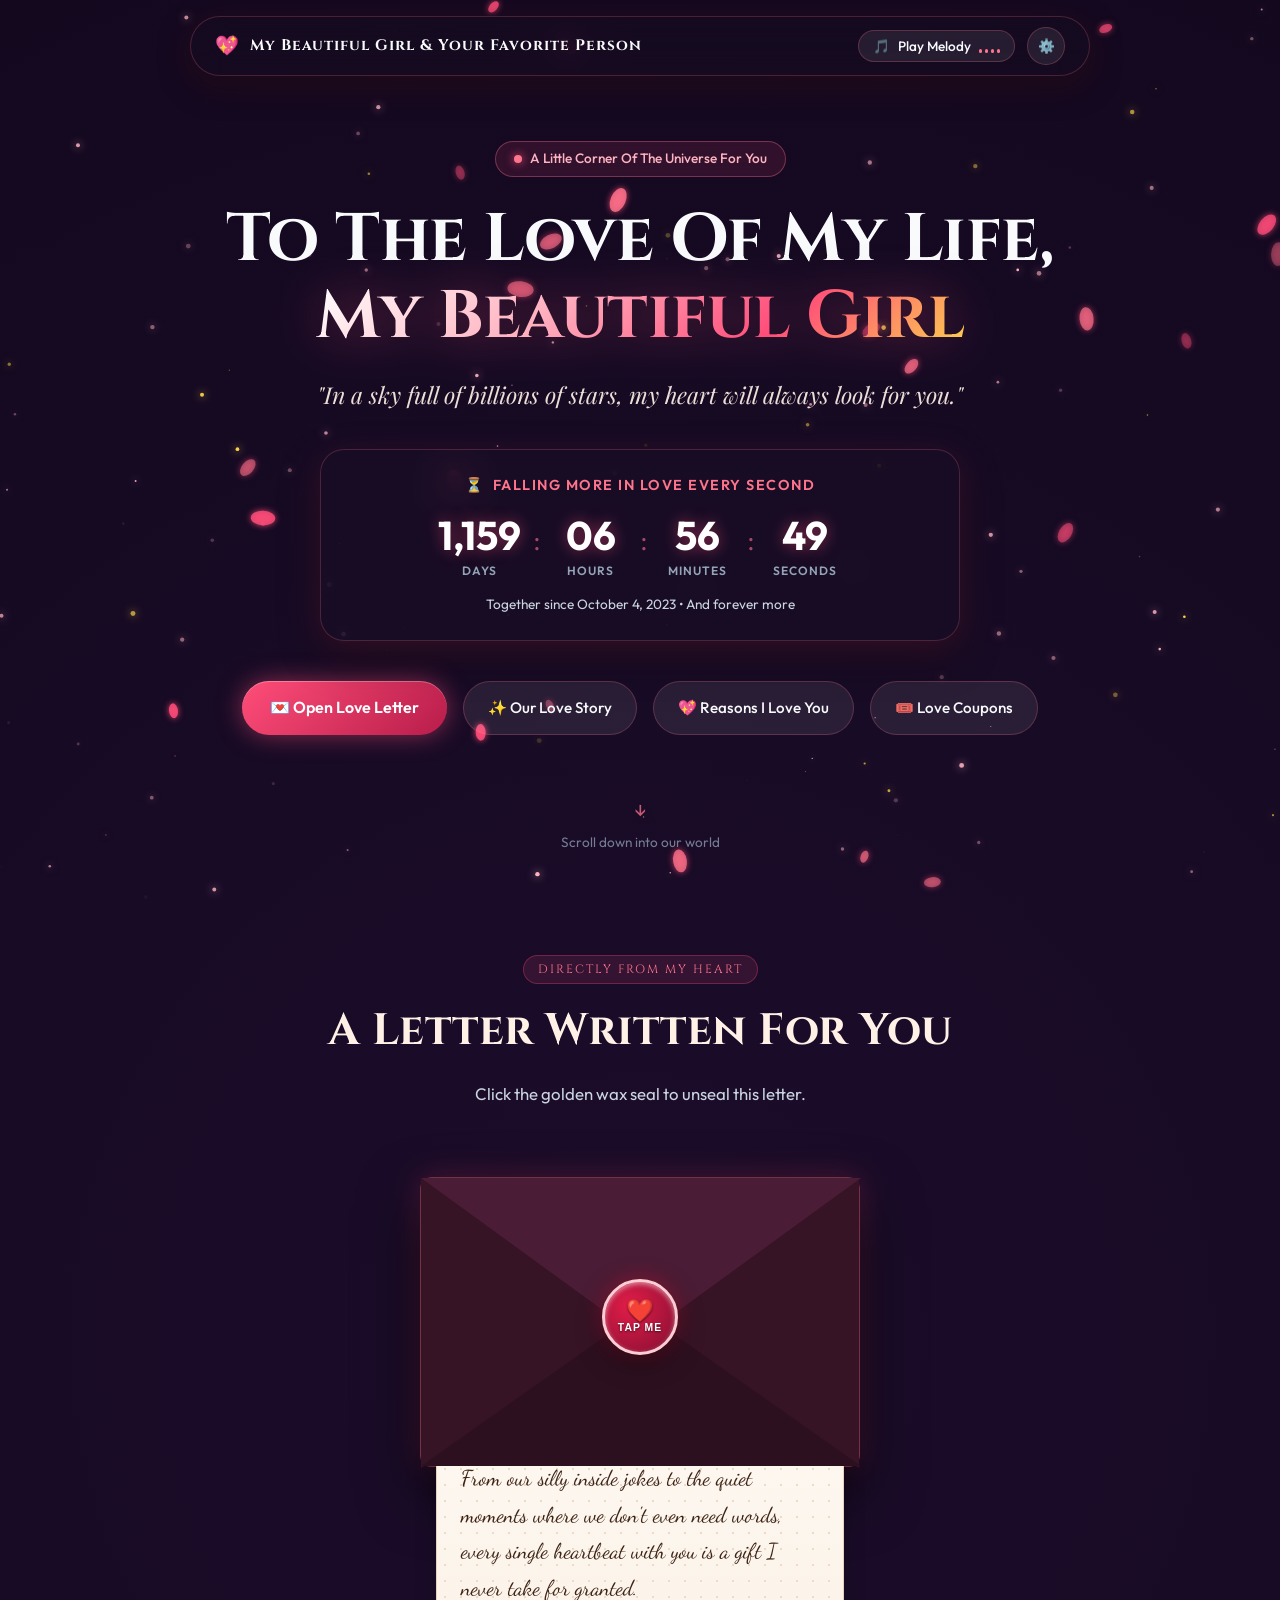
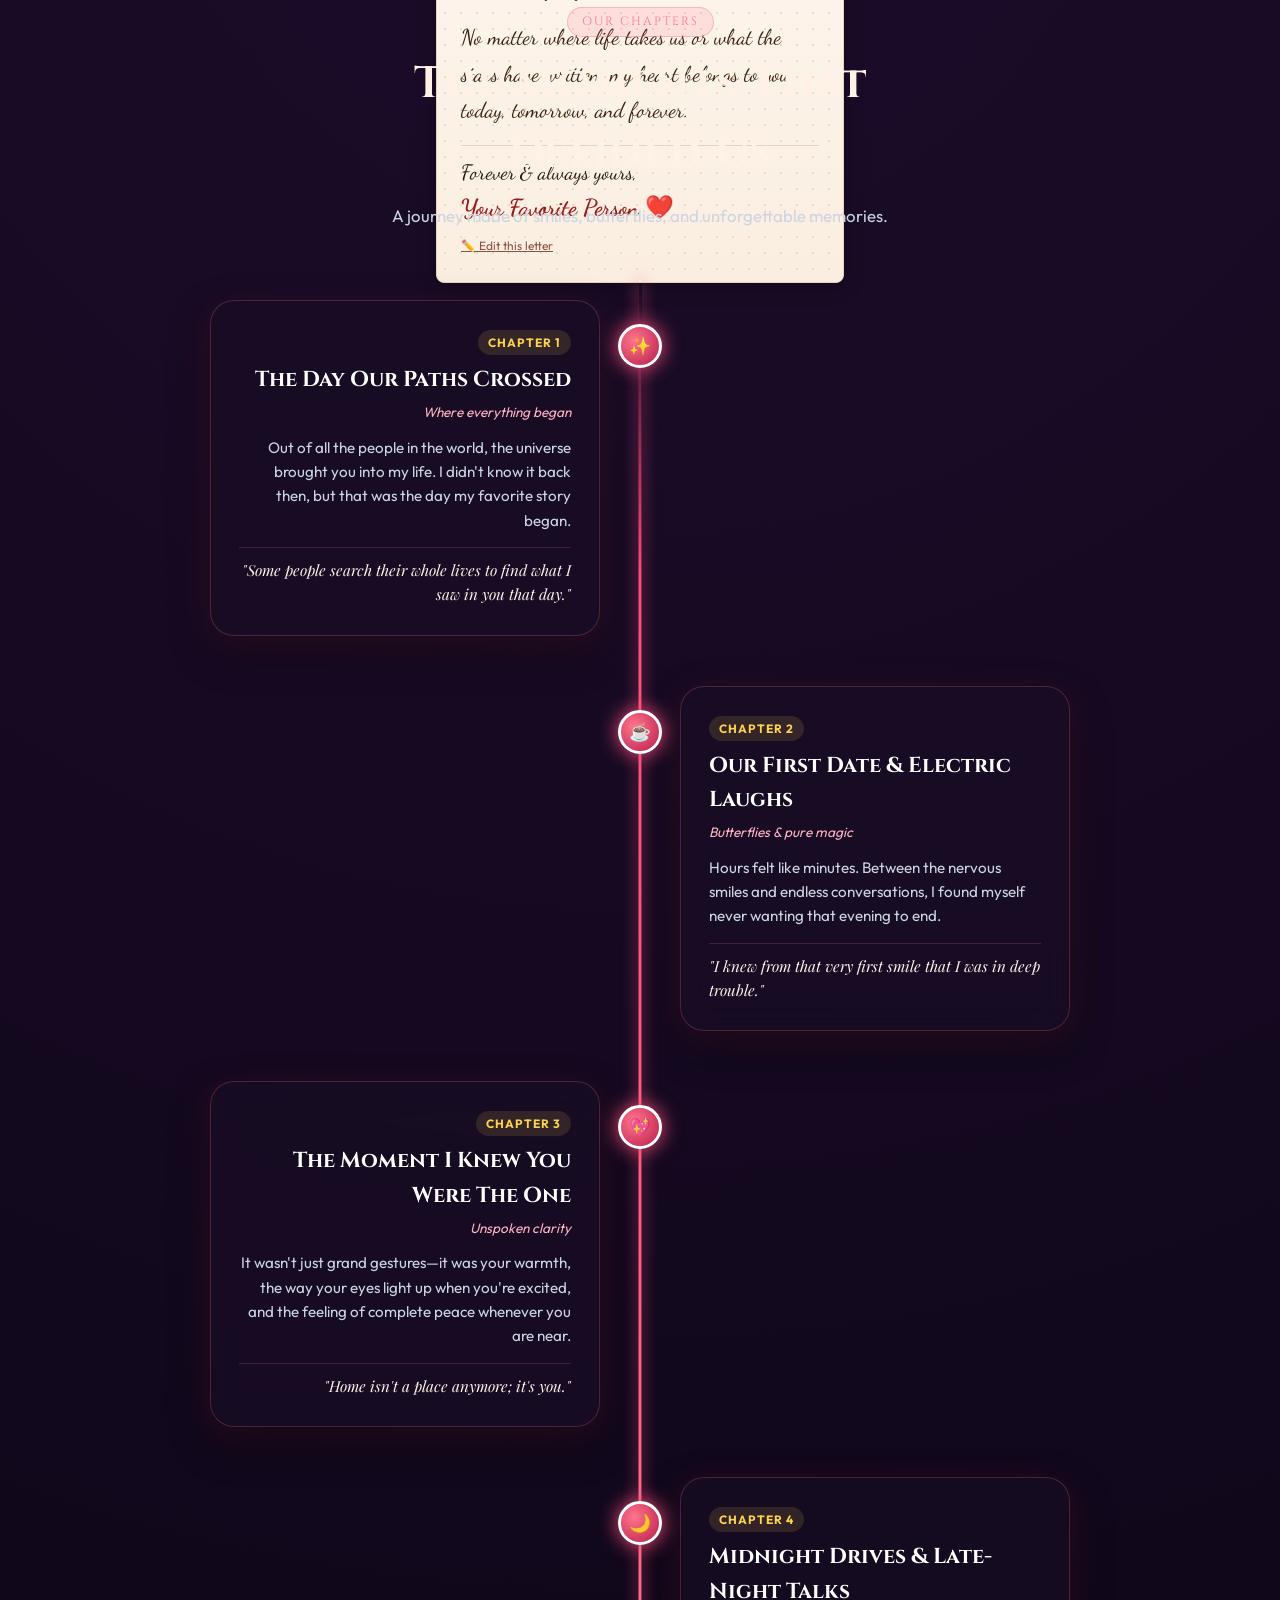
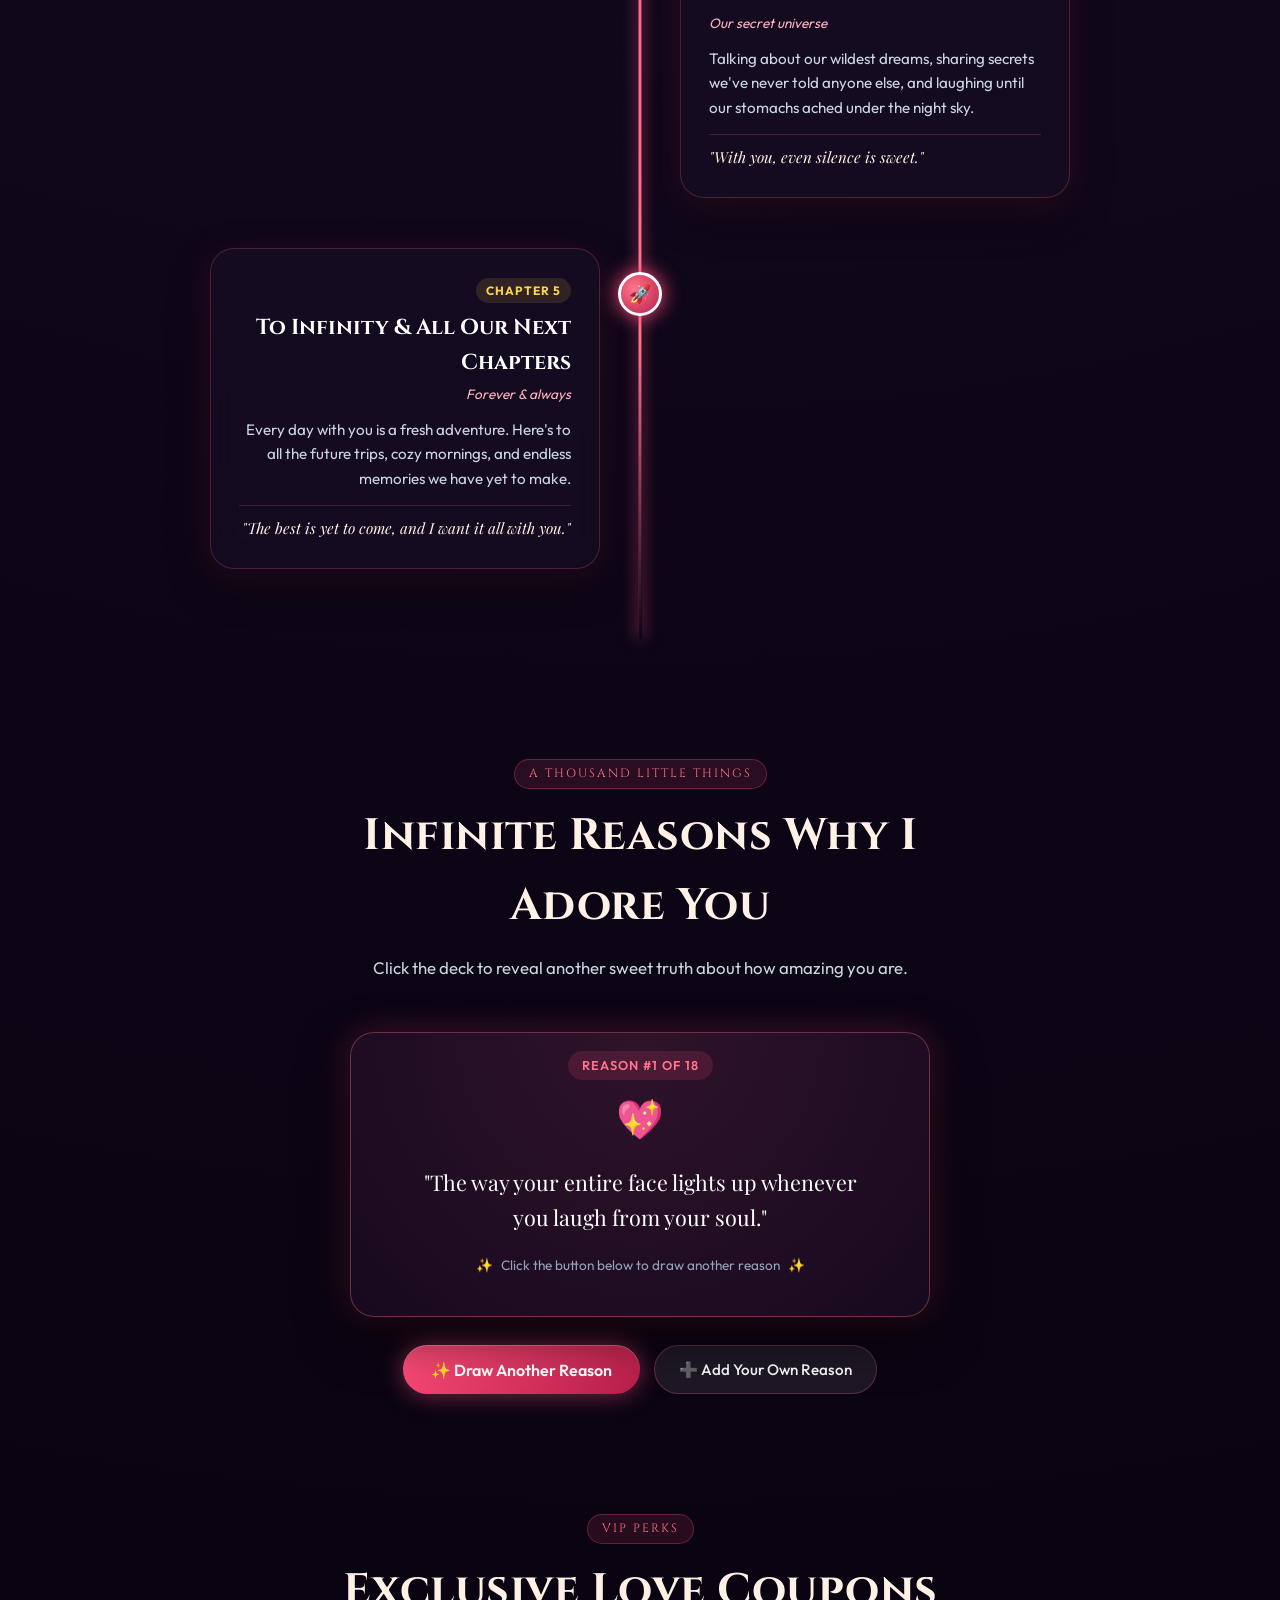
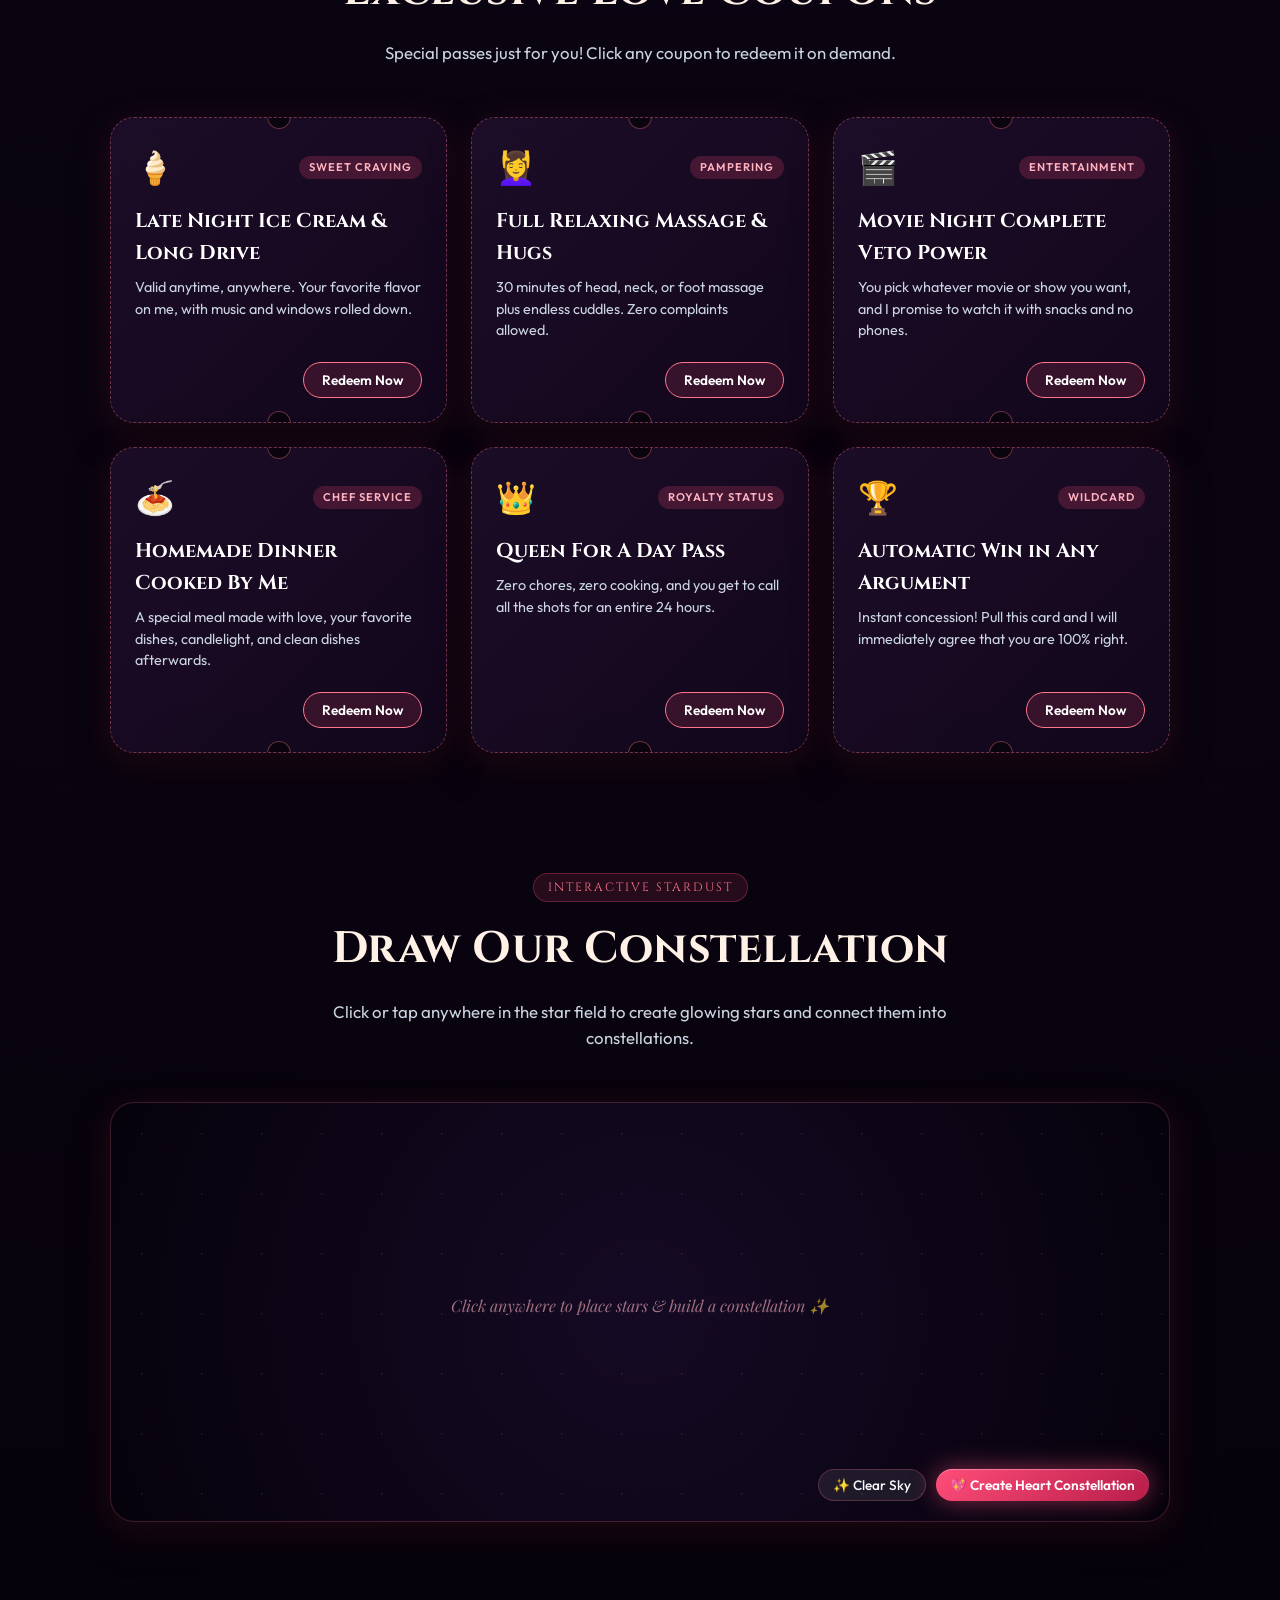
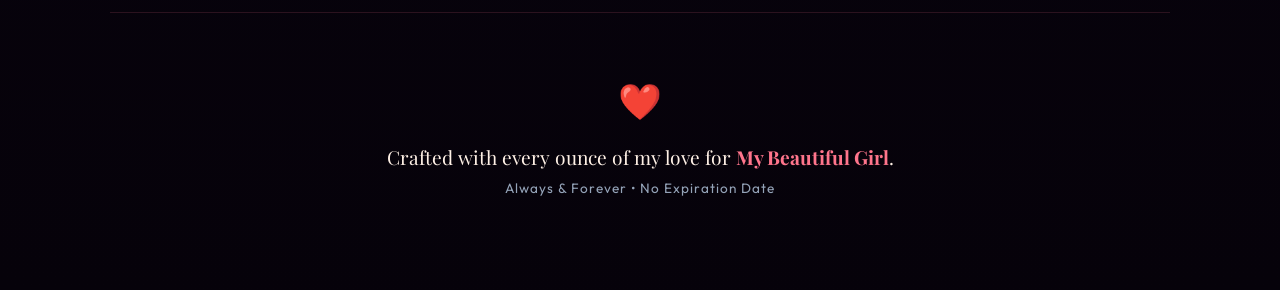
==== index.html @ 6e8bc771 "feat: Add Door 1, Door 2 Percentage Match, and Door 3 Zero Feet Apart walking animation" ====
<!DOCTYPE html>
<html lang="en">
<head>
  <meta charset="UTF-8">
  <meta name="viewport" content="width=device-width, initial-scale=1.0">
  <title>For My Favorite Person In The World ✨</title>
  <meta name="description" content="A special, romantic digital haven dedicated to the most wonderful girl in the universe.">
  <meta name="theme-color" content="#0d0714">

  <!-- Google Fonts -->
  <link rel="preconnect" href="https://fonts.googleapis.com">
  <link rel="preconnect" href="https://fonts.gstatic.com" crossorigin>
  <link href="https://fonts.googleapis.com/css2?family=Cinzel:wght@400;600;700;800&family=Dancing+Script:wght@500;700&family=Outfit:wght@300;400;500;600;700&family=Playfair+Display:ital,wght@0,400;0,600;0,700;1,400&display=swap" rel="stylesheet">

  <link rel="stylesheet" href="website/style.css">
  <link rel="icon" type="image/svg+xml" href="data:image/svg+xml,<svg xmlns='http://www.w3.org/2000/svg' viewBox='0 0 24 24' fill='%23ff4d79'><path d='M12 21.35l-1.45-1.32C5.4 15.36 2 12.28 2 8.5 2 5.42 4.42 3 7.5 3c1.74 0 3.41.81 4.5 2.09C13.09 3.81 14.76 3 16.5 3 19.58 3 22 5.42 22 8.5c0 3.78-3.4 6.86-8.55 11.54L12 21.35z'/></svg>">
</head>
<body>
  <!-- Interactive Cosmic Canvas: Twinkling Starlight & Rose Petals -->
  <canvas id="cosmic-canvas"></canvas>

  <!-- Ambient Soundscapes & Controls Bar -->
  <nav class="glass-nav">
    <div class="nav-brand">
      <span class="heart-pulse">💖</span>
      <span class="brand-text" id="nav-couple-names">Us • Forever</span>
    </div>
    <div class="nav-actions">
      <button id="music-toggle-btn" class="glass-btn audio-btn" title="Toggle romantic background melody" aria-label="Toggle background music">
        <span class="audio-icon" id="music-icon">🎵</span>
        <span class="audio-text" id="music-status">Play Melody</span>
        <div class="sound-wave" id="sound-wave">
          <span></span><span></span><span></span><span></span>
        </div>
      </button>

      <button id="open-settings-btn" class="glass-btn icon-btn" title="Personalize website" aria-label="Customize settings">
        ⚙️
      </button>
    </div>
  </nav>

  <!-- Main Experience Wrapper -->
  <main class="page-container">
    
    <!-- Hero Section -->
    <section class="hero-section" id="hero">
      <div class="badge-pill">
        <span class="badge-dot"></span>
        <span id="hero-badge-text">A Little Corner Of The Universe For You</span>
      </div>

      <h1 class="hero-title">
        To The Love Of My Life, <br>
        <span class="gradient-text glow" id="her-display-name">My Beautiful Girl</span>
      </h1>

      <p class="hero-subtitle" id="hero-quote">
        "In a sky full of billions of stars, my heart will always look for you."
      </p>

      <!-- Live Romance Counter -->
      <div class="counter-card-container">
        <div class="counter-header">
          <span class="counter-icon">⏳</span>
          <span id="counter-label-text">Falling More In Love Every Second</span>
        </div>
        <div class="counter-grid">
          <div class="counter-box">
            <span class="counter-number" id="count-days">0</span>
            <span class="counter-unit">Days</span>
          </div>
          <div class="counter-separator">:</div>
          <div class="counter-box">
            <span class="counter-number" id="count-hours">00</span>
            <span class="counter-unit">Hours</span>
          </div>
          <div class="counter-separator">:</div>
          <div class="counter-box">
            <span class="counter-number" id="count-minutes">00</span>
            <span class="counter-unit">Minutes</span>
          </div>
          <div class="counter-separator">:</div>
          <div class="counter-box">
            <span class="counter-number" id="count-seconds">00</span>
            <span class="counter-unit">Seconds</span>
          </div>
        </div>
        <p class="counter-subtext" id="counter-date-caption">Together since the happiest day of my life</p>
      </div>

      <!-- Quick Nav Buttons -->
      <div class="hero-actions">
        <a href="#letter-section" class="primary-btn glow-btn">
          <span>💌 Open Love Letter</span>
        </a>
        <a href="#timeline-section" class="secondary-btn glass-btn">
          <span>✨ Our Love Story</span>
        </a>
        <a href="#reasons-section" class="secondary-btn glass-btn">
          <span>💖 Reasons I Love You</span>
        </a>
        <a href="#coupons-section" class="secondary-btn glass-btn">
          <span>🎟️ Love Coupons</span>
        </a>
      </div>

      <div class="scroll-hint">
        <span class="scroll-arrow">↓</span>
        <span>Scroll down into our world</span>
      </div>
    </section>

    <!-- Interactive 3D Love Letter Envelope Section -->
    <section class="section" id="letter-section">
      <div class="section-header">
        <span class="section-tag">Directly From My Heart</span>
        <h2 class="section-title">A Letter Written For You</h2>
        <p class="section-description">Click the golden wax seal to unseal this letter.</p>
      </div>

      <div class="envelope-wrapper">
        <div class="envelope-scene" id="envelope-scene">
          <div class="envelope" id="envelope">
            <div class="envelope-back"></div>
            
            <!-- The Folded Parchment Letter that slides out -->
            <div class="parchment-letter" id="parchment-letter">
              <div class="letter-inner">
                <div class="letter-stamp">❤️ Official Love Note</div>
                <h3 class="letter-greeting" id="letter-greeting">Dearest One,</h3>
                <div class="letter-body" id="letter-body-text">
                  <p>
                    I wanted to build something as unique and radiant as the feeling you give me every day. Thank you for being my favorite person, my safest shelter, and my happiest thought.
                  </p>
                  <p>
                    From our silly inside jokes to the quiet moments where we don't even need words, every single heartbeat with you is a gift I never take for granted.
                  </p>
                  <p>
                    No matter where life takes us or what the stars have written, my heart belongs to you today, tomorrow, and forever.
                  </p>
                </div>
                <div class="letter-sign-off">
                  <span>Forever & always yours,</span>
                  <strong class="letter-signature" id="letter-signature">Your Favorite Person ❤️</strong>
                </div>
                <button class="small-text-btn" id="edit-letter-inline-btn" title="Customize this message">
                  ✏️ Edit this letter
                </button>
              </div>
            </div>

            <div class="envelope-flaps">
              <div class="flap left-flap"></div>
              <div class="flap right-flap"></div>
              <div class="flap bottom-flap"></div>
              <div class="flap top-flap" id="top-flap"></div>
            </div>

            <!-- Glowing Wax Seal Button -->
            <button class="wax-seal" id="wax-seal" aria-label="Break seal and read letter">
              <div class="wax-seal-inner">
                <span class="seal-icon">❤️</span>
                <span class="seal-text">TAP ME</span>
              </div>
            </button>
          </div>
        </div>

        <div class="envelope-controls" id="envelope-controls" style="display: none;">
          <button class="glass-btn" id="close-letter-btn">
            <span>✉️ Fold Letter Back</span>
          </button>
        </div>
      </div>
    </section>

    <!-- Our Love Story Milestones Section -->
    <section class="section" id="timeline-section">
      <div class="section-header">
        <span class="section-tag">Our Chapters</span>
        <h2 class="section-title">The Moments That Defined Us</h2>
        <p class="section-description">A journey made of smiles, butterflies, and unforgettable memories.</p>
      </div>

      <div class="timeline-container">
        <div class="timeline-line"></div>

        <!-- Milestone 1 -->
        <div class="timeline-item left">
          <div class="timeline-node">
            <span class="node-icon">✨</span>
          </div>
          <div class="timeline-card glass-card">
            <div class="card-chip">Chapter 1</div>
            <h3 class="card-title">The Day Our Paths Crossed</h3>
            <span class="card-date">Where everything began</span>
            <p class="card-text">
              Out of all the people in the world, the universe brought you into my life. I didn't know it back then, but that was the day my favorite story began.
            </p>
            <div class="card-quote">"Some people search their whole lives to find what I saw in you that day."</div>
          </div>
        </div>

        <!-- Milestone 2 -->
        <div class="timeline-item right">
          <div class="timeline-node">
            <span class="node-icon">☕</span>
          </div>
          <div class="timeline-card glass-card">
            <div class="card-chip">Chapter 2</div>
            <h3 class="card-title">Our First Date & Electric Laughs</h3>
            <span class="card-date">Butterflies & pure magic</span>
            <p class="card-text">
              Hours felt like minutes. Between the nervous smiles and endless conversations, I found myself never wanting that evening to end.
            </p>
            <div class="card-quote">"I knew from that very first smile that I was in deep trouble."</div>
          </div>
        </div>

        <!-- Milestone 3 -->
        <div class="timeline-item left">
          <div class="timeline-node">
            <span class="node-icon">💖</span>
          </div>
          <div class="timeline-card glass-card">
            <div class="card-chip">Chapter 3</div>
            <h3 class="card-title">The Moment I Knew You Were The One</h3>
            <span class="card-date">Unspoken clarity</span>
            <p class="card-text">
              It wasn't just grand gestures—it was your warmth, the way your eyes light up when you're excited, and the feeling of complete peace whenever you are near.
            </p>
            <div class="card-quote">"Home isn't a place anymore; it's you."</div>
          </div>
        </div>

        <!-- Milestone 4 -->
        <div class="timeline-item right">
          <div class="timeline-node">
            <span class="node-icon">🌙</span>
          </div>
          <div class="timeline-card glass-card">
            <div class="card-chip">Chapter 4</div>
            <h3 class="card-title">Midnight Drives & Late-Night Talks</h3>
            <span class="card-date">Our secret universe</span>
            <p class="card-text">
              Talking about our wildest dreams, sharing secrets we've never told anyone else, and laughing until our stomachs ached under the night sky.
            </p>
            <div class="card-quote">"With you, even silence is sweet."</div>
          </div>
        </div>

        <!-- Milestone 5 -->
        <div class="timeline-item left">
          <div class="timeline-node">
            <span class="node-icon">🚀</span>
          </div>
          <div class="timeline-card glass-card">
            <div class="card-chip">Chapter 5</div>
            <h3 class="card-title">To Infinity & All Our Next Chapters</h3>
            <span class="card-date">Forever & always</span>
            <p class="card-text">
              Every day with you is a fresh adventure. Here's to all the future trips, cozy mornings, and endless memories we have yet to make.
            </p>
            <div class="card-quote">"The best is yet to come, and I want it all with you."</div>
          </div>
        </div>
      </div>
    </section>

    <!-- Reasons Why I Love You Interactive Deck -->
    <section class="section" id="reasons-section">
      <div class="section-header">
        <span class="section-tag">A Thousand Little Things</span>
        <h2 class="section-title">Infinite Reasons Why I Adore You</h2>
        <p class="section-description">Click the deck to reveal another sweet truth about how amazing you are.</p>
      </div>

      <div class="reasons-deck-wrapper">
        <div class="reason-card-display" id="reason-card">
          <div class="card-badge" id="reason-badge">Reason #1 of ∞</div>
          <div class="reason-heart-icon">💖</div>
          <p class="reason-text" id="reason-text">
            "The way your entire face lights up whenever you laugh from your soul."
          </p>
          <div class="reason-footer">
            <span class="reason-sparkle">✨</span>
            <span class="reason-hint">Click the button below to draw another reason</span>
            <span class="reason-sparkle">✨</span>
          </div>
        </div>

        <div class="reasons-actions">
          <button id="next-reason-btn" class="primary-btn glow-btn">
            <span>✨ Draw Another Reason</span>
          </button>
          <button id="add-reason-btn" class="secondary-btn glass-btn">
            <span>➕ Add Your Own Reason</span>
          </button>
        </div>
      </div>
    </section>

    <!-- Romantic Redeemable Love Coupons -->
    <section class="section" id="coupons-section">
      <div class="section-header">
        <span class="section-tag">VIP Perks</span>
        <h2 class="section-title">Exclusive Love Coupons</h2>
        <p class="section-description">Special passes just for you! Click any coupon to redeem it on demand.</p>
      </div>

      <div class="coupons-grid" id="coupons-grid">
        <!-- Coupon 1 -->
        <div class="coupon-card glass-card" data-coupon-id="1">
          <div class="coupon-cutout top"></div>
          <div class="coupon-cutout bottom"></div>
          <div class="coupon-header">
            <span class="coupon-emoji">🍦</span>
            <span class="coupon-tag">Sweet Craving</span>
          </div>
          <h3 class="coupon-title">Late Night Ice Cream & Long Drive</h3>
          <p class="coupon-desc">Valid anytime, anywhere. Your favorite flavor on me, with music and windows rolled down.</p>
          <div class="coupon-footer">
            <button class="coupon-btn redeem-btn">Redeem Now</button>
          </div>
        </div>

        <!-- Coupon 2 -->
        <div class="coupon-card glass-card" data-coupon-id="2">
          <div class="coupon-cutout top"></div>
          <div class="coupon-cutout bottom"></div>
          <div class="coupon-header">
            <span class="coupon-emoji">💆‍♀️</span>
            <span class="coupon-tag">Pampering</span>
          </div>
          <h3 class="coupon-title">Full Relaxing Massage & Hugs</h3>
          <p class="coupon-desc">30 minutes of head, neck, or foot massage plus endless cuddles. Zero complaints allowed.</p>
          <div class="coupon-footer">
            <button class="coupon-btn redeem-btn">Redeem Now</button>
          </div>
        </div>

        <!-- Coupon 3 -->
        <div class="coupon-card glass-card" data-coupon-id="3">
          <div class="coupon-cutout top"></div>
          <div class="coupon-cutout bottom"></div>
          <div class="coupon-header">
            <span class="coupon-emoji">🎬</span>
            <span class="coupon-tag">Entertainment</span>
          </div>
          <h3 class="coupon-title">Movie Night Complete Veto Power</h3>
          <p class="coupon-desc">You pick whatever movie or show you want, and I promise to watch it with snacks and no phones.</p>
          <div class="coupon-footer">
            <button class="coupon-btn redeem-btn">Redeem Now</button>
          </div>
        </div>

        <!-- Coupon 4 -->
        <div class="coupon-card glass-card" data-coupon-id="4">
          <div class="coupon-cutout top"></div>
          <div class="coupon-cutout bottom"></div>
          <div class="coupon-header">
            <span class="coupon-emoji">🍝</span>
            <span class="coupon-tag">Chef Service</span>
          </div>
          <h3 class="coupon-title">Homemade Dinner Cooked By Me</h3>
          <p class="coupon-desc">A special meal made with love, your favorite dishes, candlelight, and clean dishes afterwards.</p>
          <div class="coupon-footer">
            <button class="coupon-btn redeem-btn">Redeem Now</button>
          </div>
        </div>

        <!-- Coupon 5 -->
        <div class="coupon-card glass-card" data-coupon-id="5">
          <div class="coupon-cutout top"></div>
          <div class="coupon-cutout bottom"></div>
          <div class="coupon-header">
            <span class="coupon-emoji">👑</span>
            <span class="coupon-tag">Royalty Status</span>
          </div>
          <h3 class="coupon-title">Queen For A Day Pass</h3>
          <p class="coupon-desc">Zero chores, zero cooking, and you get to call all the shots for an entire 24 hours.</p>
          <div class="coupon-footer">
            <button class="coupon-btn redeem-btn">Redeem Now</button>
          </div>
        </div>

        <!-- Coupon 6 -->
        <div class="coupon-card glass-card" data-coupon-id="6">
          <div class="coupon-cutout top"></div>
          <div class="coupon-cutout bottom"></div>
          <div class="coupon-header">
            <span class="coupon-emoji">🏆</span>
            <span class="coupon-tag">Wildcard</span>
          </div>
          <h3 class="coupon-title">Automatic Win in Any Argument</h3>
          <p class="coupon-desc">Instant concession! Pull this card and I will immediately agree that you are 100% right.</p>
          <div class="coupon-footer">
            <button class="coupon-btn redeem-btn">Redeem Now</button>
          </div>
        </div>
      </div>
    </section>

    <!-- Interactive Starlight Constellation Canvas -->
    <section class="section" id="starlight-section">
      <div class="section-header">
        <span class="section-tag">Interactive Stardust</span>
        <h2 class="section-title">Draw Our Constellation</h2>
        <p class="section-description">Click or tap anywhere in the star field to create glowing stars and connect them into constellations.</p>
      </div>

      <div class="constellation-box glass-card">
        <canvas id="interactive-star-canvas"></canvas>
        <div class="constellation-overlay">
          <button id="clear-stars-btn" class="glass-btn small-btn">✨ Clear Sky</button>
          <button id="heart-constellation-btn" class="primary-btn small-btn glow-btn">💖 Create Heart Constellation</button>
        </div>
      </div>
    </section>

    <!-- Footer -->
    <footer class="romantic-footer">
      <div class="footer-heart">❤️</div>
      <p class="footer-text">
        Crafted with every ounce of my love for <span class="footer-highlight" id="footer-her-name">You</span>.
      </p>
      <p class="footer-subtext">Always & Forever • No Expiration Date</p>
    </footer>

  </main>

  <!-- Personalization Settings Modal -->
  <div class="modal-backdrop" id="settings-modal" style="display: none;">
    <div class="modal-card glass-card">
      <div class="modal-header">
        <div class="modal-title">
          <span>⚙️</span>
          <h3>Personalize This Website</h3>
        </div>
        <button id="close-settings-btn" class="close-btn" aria-label="Close modal">&times;</button>
      </div>

      <div class="modal-body">
        <p class="modal-desc">
          Customize this website with your names, anniversary date, and special letter. All settings are saved automatically in your browser!
        </p>

        <form id="settings-form">
          <div class="form-group">
            <label for="input-her-name">Her Name / Nickname</label>
            <input type="text" id="input-her-name" placeholder="e.g. My Princess, Sophia" required>
          </div>

          <div class="form-group">
            <label for="input-your-name">Your Name / Sign-off</label>
            <input type="text" id="input-your-name" placeholder="e.g. Alex, Yours Always">
          </div>

          <div class="form-group">
            <label for="input-start-date">Anniversary / Dating Start Date</label>
            <input type="date" id="input-start-date">
            <small class="form-hint">Used for the live "Together for..." counter</small>
          </div>

          <div class="form-group">
            <label for="input-letter-text">Custom Love Letter Message</label>
            <textarea id="input-letter-text" rows="5" placeholder="Write your heartfelt letter here..."></textarea>
          </div>

          <div class="modal-actions">
            <button type="button" id="reset-defaults-btn" class="secondary-btn glass-btn">Reset Defaults</button>
            <button type="submit" class="primary-btn glow-btn">Save Changes 💖</button>
          </div>
        </form>
      </div>
    </div>
  </div>

  <!-- Add Custom Reason Modal -->
  <div class="modal-backdrop" id="add-reason-modal" style="display: none;">
    <div class="modal-card glass-card">
      <div class="modal-header">
        <div class="modal-title">
          <span>💖</span>
          <h3>Add A Custom Reason</h3>
        </div>
        <button id="close-reason-modal-btn" class="close-btn" aria-label="Close modal">&times;</button>
      </div>
      <div class="modal-body">
        <form id="add-reason-form">
          <div class="form-group">
            <label for="input-new-reason">Why do you love her?</label>
            <textarea id="input-new-reason" rows="3" placeholder="e.g. The way you sing your favorite song off-key..." required></textarea>
          </div>
          <div class="modal-actions">
            <button type="submit" class="primary-btn glow-btn">Add To Card Deck ✨</button>
          </div>
        </form>
      </div>
    </div>
  </div>

  <script src="website/script.js"></script>
</body>
</html>
---- website/style.css ----
/* ==========================================================================
   LOVE-WEB: ROMANTIC LUXE DESIGN SYSTEM
   Palette: Velvet Obsidian, Glowing Rose Gold, Champagne & Starlight
   ========================================================================== */

:root {
  --bg-dark: #09040e;
  --bg-gradient: radial-gradient(circle at 50% 20%, #1c0d2b 0%, #0c0515 50%, #06020a 100%);
  --rose-primary: #ff4d79;
  --rose-glow: #ff758c;
  --rose-light: #ffb3c1;
  --rose-deep: #b81d4a;
  --gold-accent: #fcd34d;
  --champagne: #fff1e6;
  --text-main: #f8fafc;
  --text-muted: #cbd5e1;
  --text-subtle: #94a3b8;
  
  --glass-bg: rgba(26, 14, 38, 0.65);
  --glass-border: rgba(255, 117, 140, 0.22);
  --glass-glow: 0 8px 32px 0 rgba(255, 77, 121, 0.15);
  --card-shadow: 0 16px 40px rgba(0, 0, 0, 0.45);

  --font-heading: 'Cinzel', serif;
  --font-serif: 'Playfair Display', serif;
  --font-cursive: 'Dancing Script', cursive;
  --font-sans: 'Outfit', -apple-system, BlinkMacSystemFont, sans-serif;
  
  --radius-sm: 8px;
  --radius-md: 16px;
  --radius-lg: 24px;
  --radius-full: 9999px;
  --transition-smooth: all 0.35s cubic-bezier(0.16, 1, 0.3, 1);
}

*, *::before, *::after {
  box-sizing: border-box;
  margin: 0;
  padding: 0;
}

html {
  scroll-behavior: smooth;
  color-scheme: dark;
}

body {
  font-family: var(--font-sans);
  background-color: var(--bg-dark);
  background-image: var(--bg-gradient);
  color: var(--text-main);
  min-height: 100vh;
  overflow-x: hidden;
  position: relative;
  line-height: 1.6;
}

/* ==========================================================================
   COSMIC CANVAS BACKGROUND (STARFIELD & FLOATING PETALS)
   ========================================================================== */
#cosmic-canvas {
  position: fixed;
  top: 0;
  left: 0;
  width: 100vw;
  height: 100vh;
  pointer-events: none;
  z-index: 0;
}

/* ==========================================================================
   FLOATING GLASS NAVIGATION
   ========================================================================== */
.glass-nav {
  position: fixed;
  top: 16px;
  left: 50%;
  transform: translateX(-50%);
  width: calc(100% - 32px);
  max-width: 900px;
  padding: 10px 24px;
  background: rgba(22, 11, 33, 0.75);
  backdrop-filter: blur(18px);
  -webkit-backdrop-filter: blur(18px);
  border: 1px solid var(--glass-border);
  border-radius: var(--radius-full);
  display: flex;
  justify-content: space-between;
  align-items: center;
  z-index: 100;
  box-shadow: 0 10px 30px rgba(0, 0, 0, 0.5), var(--glass-glow);
}

.nav-brand {
  display: flex;
  align-items: center;
  gap: 10px;
  font-family: var(--font-heading);
  font-weight: 700;
  font-size: 0.95rem;
  letter-spacing: 1px;
}

.heart-pulse {
  display: inline-block;
  animation: pulseBeat 1.8s infinite ease-in-out;
  font-size: 1.2rem;
}

.nav-actions {
  display: flex;
  align-items: center;
  gap: 12px;
}

.glass-btn {
  background: rgba(255, 255, 255, 0.08);
  border: 1px solid rgba(255, 117, 140, 0.25);
  color: var(--text-main);
  padding: 8px 16px;
  border-radius: var(--radius-full);
  font-family: var(--font-sans);
  font-size: 0.85rem;
  font-weight: 500;
  cursor: pointer;
  display: inline-flex;
  align-items: center;
  gap: 8px;
  transition: var(--transition-smooth);
}

.glass-btn:hover {
  background: rgba(255, 77, 121, 0.2);
  border-color: var(--rose-glow);
  transform: translateY(-2px);
  box-shadow: 0 4px 16px rgba(255, 77, 121, 0.3);
}

.audio-btn {
  padding: 6px 14px;
}

.sound-wave {
  display: flex;
  align-items: flex-end;
  gap: 3px;
  height: 14px;
}

.sound-wave span {
  width: 3px;
  height: 4px;
  background: var(--rose-glow);
  border-radius: 2px;
  transition: height 0.2s ease;
}

.sound-wave.playing span:nth-child(1) { animation: soundBar 1s infinite ease-in-out 0.1s; }
.sound-wave.playing span:nth-child(2) { animation: soundBar 1s infinite ease-in-out 0.3s; }
.sound-wave.playing span:nth-child(3) { animation: soundBar 1s infinite ease-in-out 0.2s; }
.sound-wave.playing span:nth-child(4) { animation: soundBar 1s infinite ease-in-out 0.4s; }

.icon-btn {
  width: 38px;
  height: 38px;
  padding: 0;
  justify-content: center;
}

/* ==========================================================================
   PAGE CONTAINER & LAYOUT
   ========================================================================== */
.page-container {
  position: relative;
  z-index: 10;
  max-width: 1100px;
  margin: 0 auto;
  padding: 100px 20px 60px;
}

.section {
  padding: 90px 0 30px;
  position: relative;
}

.section-header {
  text-align: center;
  max-width: 650px;
  margin: 0 auto 50px;
}

.section-tag {
  display: inline-block;
  font-family: var(--font-heading);
  text-transform: uppercase;
  font-size: 0.75rem;
  letter-spacing: 2px;
  color: var(--rose-glow);
  background: rgba(255, 77, 121, 0.12);
  border: 1px solid rgba(255, 77, 121, 0.3);
  padding: 4px 14px;
  border-radius: var(--radius-full);
  margin-bottom: 12px;
}

.section-title {
  font-family: var(--font-heading);
  font-size: clamp(2rem, 4vw, 2.75rem);
  font-weight: 700;
  color: var(--champagne);
  margin-bottom: 14px;
  letter-spacing: 0.5px;
}

.section-description {
  color: var(--text-muted);
  font-size: 1.05rem;
}

/* ==========================================================================
   HERO SECTION
   ========================================================================== */
.hero-section {
  min-height: 85vh;
  display: flex;
  flex-direction: column;
  align-items: center;
  justify-content: center;
  text-align: center;
  padding-top: 30px;
}

.badge-pill {
  display: inline-flex;
  align-items: center;
  gap: 8px;
  background: rgba(255, 77, 121, 0.12);
  border: 1px solid rgba(255, 117, 140, 0.35);
  padding: 6px 18px;
  border-radius: var(--radius-full);
  font-size: 0.85rem;
  font-weight: 500;
  color: var(--rose-light);
  margin-bottom: 24px;
  backdrop-filter: blur(8px);
}

.badge-dot {
  width: 8px;
  height: 8px;
  border-radius: 50%;
  background: var(--rose-glow);
  box-shadow: 0 0 10px var(--rose-primary);
  animation: pulseGlow 2s infinite;
}

.hero-title {
  font-family: var(--font-heading);
  font-size: clamp(2.4rem, 6vw, 4.2rem);
  font-weight: 700;
  line-height: 1.15;
  margin-bottom: 20px;
  letter-spacing: -0.5px;
}

.gradient-text {
  background: linear-gradient(135deg, #fff 0%, #ffb3c1 35%, #ff4d79 70%, #fcd34d 100%);
  -webkit-background-clip: text;
  -webkit-text-fill-color: transparent;
  display: inline-block;
}

.gradient-text.glow {
  filter: drop-shadow(0 0 25px rgba(255, 77, 121, 0.45));
}

.hero-subtitle {
  font-family: var(--font-serif);
  font-style: italic;
  font-size: clamp(1.1rem, 2.5vw, 1.45rem);
  color: var(--champagne);
  max-width: 680px;
  margin: 0 auto 36px;
  opacity: 0.92;
}

/* Live Romance Counter Card */
.counter-card-container {
  background: var(--glass-bg);
  border: 1px solid var(--glass-border);
  box-shadow: var(--glass-glow), var(--card-shadow);
  backdrop-filter: blur(20px);
  -webkit-backdrop-filter: blur(20px);
  border-radius: var(--radius-lg);
  padding: 24px 36px;
  max-width: 640px;
  width: 100%;
  margin-bottom: 40px;
  transition: var(--transition-smooth);
}

.counter-card-container:hover {
  border-color: rgba(255, 117, 140, 0.45);
  box-shadow: 0 12px 40px rgba(255, 77, 121, 0.3);
}

.counter-header {
  display: flex;
  align-items: center;
  justify-content: center;
  gap: 8px;
  font-size: 0.9rem;
  text-transform: uppercase;
  letter-spacing: 1.5px;
  color: var(--rose-glow);
  font-weight: 600;
  margin-bottom: 18px;
}

.counter-grid {
  display: flex;
  align-items: center;
  justify-content: center;
  gap: 12px;
}

.counter-box {
  display: flex;
  flex-direction: column;
  align-items: center;
  min-width: 75px;
}

.counter-number {
  font-family: var(--font-sans);
  font-size: clamp(1.8rem, 4vw, 2.5rem);
  font-weight: 700;
  color: #fff;
  line-height: 1;
  text-shadow: 0 0 15px rgba(255, 77, 121, 0.5);
}

.counter-unit {
  font-size: 0.75rem;
  text-transform: uppercase;
  color: var(--text-subtle);
  letter-spacing: 1px;
  margin-top: 6px;
  font-weight: 600;
}

.counter-separator {
  font-size: 1.8rem;
  color: var(--rose-glow);
  opacity: 0.6;
  margin-top: -16px;
  font-weight: 300;
}

.counter-subtext {
  font-size: 0.85rem;
  color: var(--text-muted);
  margin-top: 14px;
}

/* Hero Action Buttons */
.hero-actions {
  display: flex;
  flex-wrap: wrap;
  justify-content: center;
  gap: 16px;
  margin-bottom: 50px;
}

.primary-btn {
  background: linear-gradient(135deg, var(--rose-primary) 0%, var(--rose-deep) 100%);
  color: #fff;
  padding: 14px 28px;
  border-radius: var(--radius-full);
  font-family: var(--font-sans);
  font-weight: 600;
  font-size: 1rem;
  border: none;
  cursor: pointer;
  text-decoration: none;
  display: inline-flex;
  align-items: center;
  gap: 10px;
  transition: var(--transition-smooth);
}

.glow-btn {
  box-shadow: 0 0 25px rgba(255, 77, 121, 0.5), inset 0 1px 0 rgba(255, 255, 255, 0.3);
}

.glow-btn:hover {
  transform: translateY(-3px) scale(1.02);
  box-shadow: 0 0 35px rgba(255, 77, 121, 0.75), inset 0 1px 0 rgba(255, 255, 255, 0.4);
}

.secondary-btn {
  text-decoration: none;
  padding: 14px 24px;
  font-size: 0.95rem;
}

.scroll-hint {
  display: flex;
  flex-direction: column;
  align-items: center;
  gap: 6px;
  color: var(--text-subtle);
  font-size: 0.85rem;
  margin-top: 10px;
  opacity: 0.75;
}

.scroll-arrow {
  animation: bounceDown 2s infinite ease-in-out;
  font-size: 1.2rem;
  color: var(--rose-glow);
}

/* ==========================================================================
   INTERACTIVE 3D WAX-SEALED ENVELOPE & LETTER
   ========================================================================== */
.envelope-wrapper {
  display: flex;
  flex-direction: column;
  align-items: center;
  padding: 20px 0;
  perspective: 1200px;
}

.envelope-scene {
  position: relative;
  width: 340px;
  height: 230px;
  cursor: pointer;
  transition: transform 0.5s ease;
}

@media (min-width: 600px) {
  .envelope-scene {
    width: 440px;
    height: 290px;
  }
}

.envelope {
  position: relative;
  width: 100%;
  height: 100%;
  background: #3b172a;
  border-radius: 12px;
  box-shadow: 0 25px 60px rgba(0, 0, 0, 0.7), 0 0 30px rgba(255, 77, 121, 0.25);
  border: 1px solid rgba(255, 117, 140, 0.3);
  transform-style: preserve-3d;
}

.envelope-back {
  position: absolute;
  inset: 0;
  background: linear-gradient(145deg, #2b1220, #44172f);
  border-radius: 12px;
}

/* Parchment Love Letter inside */
.parchment-letter {
  position: absolute;
  top: 10px;
  left: 15px;
  right: 15px;
  background: #fff8f0;
  color: #2b1810;
  border-radius: 8px;
  box-shadow: 0 4px 20px rgba(0, 0, 0, 0.3);
  padding: 24px;
  box-sizing: border-box;
  transform: translateY(0);
  transition: transform 0.8s cubic-bezier(0.16, 1, 0.3, 1), z-index 0.4s ease;
  z-index: 2;
  background-image: 
    radial-gradient(#eedac5 1px, transparent 1px),
    linear-gradient(to bottom, #fffdfa 0%, #faeee0 100%);
  background-size: 16px 16px, 100% 100%;
  border: 1px solid #ebd0ba;
  overflow: hidden;
}

.letter-stamp {
  font-family: var(--font-heading);
  font-size: 0.7rem;
  letter-spacing: 1px;
  text-transform: uppercase;
  color: #a83232;
  border: 1px dashed #a83232;
  padding: 3px 8px;
  display: inline-block;
  border-radius: 4px;
  margin-bottom: 12px;
  transform: rotate(-3deg);
}

.letter-greeting {
  font-family: var(--font-serif);
  font-size: 1.4rem;
  font-weight: 700;
  color: #3b172a;
  margin-bottom: 12px;
}

.letter-body {
  font-family: var(--font-cursive);
  font-size: 1.35rem;
  line-height: 1.7;
  color: #3d2314;
  margin-bottom: 16px;
}

.letter-body p {
  margin-bottom: 12px;
}

.letter-sign-off {
  font-family: var(--font-cursive);
  font-size: 1.3rem;
  display: flex;
  flex-direction: column;
  margin-top: 14px;
  border-top: 1px solid #e8d0be;
  padding-top: 10px;
}

.letter-signature {
  font-size: 1.45rem;
  color: #991b1b;
}

.small-text-btn {
  background: none;
  border: none;
  font-family: var(--font-sans);
  font-size: 0.75rem;
  color: #8c5344;
  cursor: pointer;
  margin-top: 12px;
  text-decoration: underline;
  padding: 0;
}

/* Envelope Flaps */
.envelope-flaps {
  position: absolute;
  inset: 0;
  z-index: 5;
  pointer-events: none;
}

.flap {
  position: absolute;
  width: 0;
  height: 0;
}

.left-flap {
  top: 0;
  left: 0;
  border-top: 145px solid transparent;
  border-bottom: 145px solid transparent;
  border-left: 220px solid #361426;
  z-index: 3;
}

.right-flap {
  top: 0;
  right: 0;
  border-top: 145px solid transparent;
  border-bottom: 145px solid transparent;
  border-right: 220px solid #361426;
  z-index: 3;
}

.bottom-flap {
  bottom: 0;
  left: 0;
  border-left: 220px solid transparent;
  border-right: 220px solid transparent;
  border-bottom: 155px solid #2d1020;
  z-index: 4;
}

.top-flap {
  top: 0;
  left: 0;
  border-left: 220px solid transparent;
  border-right: 220px solid transparent;
  border-top: 160px solid #4a1c35;
  transform-origin: top center;
  transform: rotateX(0deg);
  transition: transform 0.6s cubic-bezier(0.16, 1, 0.3, 1) 0.2s, z-index 0.2s;
  z-index: 6;
}

/* Wax Seal Button */
.wax-seal {
  position: absolute;
  top: 48%;
  left: 50%;
  transform: translate(-50%, -50%);
  width: 76px;
  height: 76px;
  border-radius: 50%;
  background: radial-gradient(circle at 35% 35%, #e11d48, #9f1239 70%, #4c0519 100%);
  border: 3px solid #fecdd3;
  box-shadow: 0 8px 25px rgba(0, 0, 0, 0.6), 0 0 20px rgba(225, 29, 72, 0.6), inset 0 2px 5px rgba(255, 255, 255, 0.5);
  cursor: pointer;
  z-index: 10;
  display: flex;
  align-items: center;
  justify-content: center;
  transition: transform 0.3s cubic-bezier(0.34, 1.56, 0.64, 1);
}

.wax-seal:hover {
  transform: translate(-50%, -50%) scale(1.12);
  box-shadow: 0 10px 30px rgba(0, 0, 0, 0.7), 0 0 30px rgba(225, 29, 72, 0.9);
}

.wax-seal-inner {
  display: flex;
  flex-direction: column;
  align-items: center;
  color: #fff;
  text-shadow: 0 1px 2px rgba(0, 0, 0, 0.6);
}

.seal-icon {
  font-size: 1.4rem;
  line-height: 1;
}

.seal-text {
  font-size: 0.65rem;
  font-weight: 800;
  letter-spacing: 1px;
}

/* Envelope Open State */
.envelope.open .top-flap {
  transform: rotateX(180deg);
  z-index: 1;
}

.envelope.open .wax-seal {
  opacity: 0;
  pointer-events: none;
  transform: translate(-50%, -50%) scale(0);
}

.envelope.open .parchment-letter {
  transform: translateY(-80px);
  z-index: 7;
  box-shadow: 0 20px 50px rgba(0, 0, 0, 0.6);
}

.envelope-controls {
  margin-top: 30px;
  animation: fadeIn 0.4s ease;
}

/* ==========================================================================
   GLASS CARDS & SECTION CONTAINERS
   ========================================================================== */
.glass-card {
  background: var(--glass-bg);
  border: 1px solid var(--glass-border);
  box-shadow: var(--card-shadow), var(--glass-glow);
  backdrop-filter: blur(16px);
  -webkit-backdrop-filter: blur(16px);
  border-radius: var(--radius-lg);
  position: relative;
  overflow: hidden;
  transition: var(--transition-smooth);
}

.glass-card:hover {
  border-color: rgba(255, 117, 140, 0.4);
  transform: translateY(-4px);
  box-shadow: 0 20px 50px rgba(0, 0, 0, 0.55), 0 0 30px rgba(255, 77, 121, 0.25);
}

/* ==========================================================================
   OUR LOVE STORY MILESTONES (TIMELINE)
   ========================================================================== */
.timeline-container {
  position: relative;
  max-width: 860px;
  margin: 0 auto;
  padding: 20px 0;
}

.timeline-line {
  position: absolute;
  top: 0;
  bottom: 0;
  left: 50%;
  transform: translateX(-50%);
  width: 3px;
  background: linear-gradient(to bottom, transparent, var(--rose-primary) 15%, var(--rose-glow) 85%, transparent);
  box-shadow: 0 0 15px var(--rose-primary);
}

.timeline-item {
  position: relative;
  margin-bottom: 50px;
  width: 50%;
}

.timeline-item.left {
  left: 0;
  padding-right: 40px;
  text-align: right;
}

.timeline-item.right {
  left: 50%;
  padding-left: 40px;
  text-align: left;
}

.timeline-node {
  position: absolute;
  top: 24px;
  width: 44px;
  height: 44px;
  border-radius: 50%;
  background: radial-gradient(circle at 35% 35%, var(--rose-glow), var(--rose-deep));
  border: 3px solid #fff;
  box-shadow: 0 0 20px var(--rose-primary);
  display: flex;
  align-items: center;
  justify-content: center;
  z-index: 10;
  font-size: 1.1rem;
}

.timeline-item.left .timeline-node {
  right: -22px;
}

.timeline-item.right .timeline-node {
  left: -22px;
}

.timeline-card {
  padding: 28px;
}

.card-chip {
  display: inline-block;
  font-size: 0.75rem;
  font-weight: 700;
  text-transform: uppercase;
  letter-spacing: 1px;
  color: var(--gold-accent);
  background: rgba(252, 211, 77, 0.12);
  padding: 3px 10px;
  border-radius: var(--radius-full);
  margin-bottom: 8px;
}

.card-title {
  font-family: var(--font-heading);
  font-size: 1.35rem;
  color: #fff;
  margin-bottom: 4px;
}

.card-date {
  font-size: 0.85rem;
  color: var(--rose-light);
  display: block;
  margin-bottom: 12px;
  font-style: italic;
}

.card-text {
  color: var(--text-muted);
  font-size: 0.95rem;
  line-height: 1.6;
  margin-bottom: 14px;
}

.card-quote {
  font-family: var(--font-serif);
  font-style: italic;
  font-size: 0.95rem;
  color: var(--champagne);
  padding-top: 10px;
  border-top: 1px solid rgba(255, 117, 140, 0.2);
}

@media (max-width: 768px) {
  .timeline-line {
    left: 24px;
  }
  .timeline-item {
    width: 100%;
    left: 0 !important;
    padding-left: 64px !important;
    padding-right: 0 !important;
    text-align: left !important;
  }
  .timeline-item.left .timeline-node,
  .timeline-item.right .timeline-node {
    left: 2px;
  }
}

/* ==========================================================================
   INFINITE REASONS CARD DECK
   ========================================================================== */
.reasons-deck-wrapper {
  max-width: 580px;
  margin: 0 auto;
  display: flex;
  flex-direction: column;
  align-items: center;
}

.reason-card-display {
  background: radial-gradient(circle at 50% 0%, #2f1329 0%, #17091f 100%);
  border: 1px solid rgba(255, 117, 140, 0.35);
  box-shadow: 0 20px 50px rgba(0, 0, 0, 0.6), 0 0 35px rgba(255, 77, 121, 0.25);
  border-radius: var(--radius-lg);
  padding: 40px 32px;
  width: 100%;
  min-height: 260px;
  display: flex;
  flex-direction: column;
  align-items: center;
  justify-content: center;
  text-align: center;
  position: relative;
  backdrop-filter: blur(20px);
  transition: transform 0.4s cubic-bezier(0.16, 1, 0.3, 1), opacity 0.3s ease;
}

.reason-card-display.animating {
  transform: scale(0.95) rotateY(15deg);
  opacity: 0.7;
}

.card-badge {
  position: absolute;
  top: 18px;
  font-size: 0.8rem;
  letter-spacing: 1px;
  font-weight: 600;
  text-transform: uppercase;
  color: var(--rose-glow);
  background: rgba(255, 77, 121, 0.15);
  padding: 4px 14px;
  border-radius: var(--radius-full);
}

.reason-heart-icon {
  font-size: 2.4rem;
  margin-top: 16px;
  margin-bottom: 14px;
  animation: pulseBeat 2s infinite ease-in-out;
}

.reason-text {
  font-family: var(--font-serif);
  font-size: 1.35rem;
  color: #fff;
  line-height: 1.6;
  max-width: 460px;
  margin: 0 auto 20px;
  min-height: 70px;
  display: flex;
  align-items: center;
  justify-content: center;
}

.reason-footer {
  display: flex;
  align-items: center;
  gap: 8px;
  color: var(--text-subtle);
  font-size: 0.85rem;
}

.reasons-actions {
  display: flex;
  flex-wrap: wrap;
  justify-content: center;
  gap: 14px;
  margin-top: 28px;
}

/* ==========================================================================
   EXCLUSIVE LOVE COUPONS (PERFORATED TICKET STYLE)
   ========================================================================== */
.coupons-grid {
  display: grid;
  grid-template-columns: repeat(auto-fit, minmax(300px, 1fr));
  gap: 24px;
}

.coupon-card {
  padding: 24px;
  display: flex;
  flex-direction: column;
  position: relative;
  background: linear-gradient(135deg, rgba(35, 17, 48, 0.75) 0%, rgba(20, 8, 30, 0.8) 100%);
  border: 1px dashed rgba(255, 117, 140, 0.4);
}

.coupon-cutout {
  position: absolute;
  width: 24px;
  height: 24px;
  border-radius: 50%;
  background: var(--bg-dark);
  border: 1px solid rgba(255, 117, 140, 0.4);
}

.coupon-cutout.top {
  top: -13px;
  left: 50%;
  transform: translateX(-50%);
}

.coupon-cutout.bottom {
  bottom: -13px;
  left: 50%;
  transform: translateX(-50%);
}

.coupon-header {
  display: flex;
  justify-content: space-between;
  align-items: center;
  margin-bottom: 12px;
}

.coupon-emoji {
  font-size: 2rem;
}

.coupon-tag {
  font-size: 0.7rem;
  text-transform: uppercase;
  letter-spacing: 1px;
  background: rgba(255, 77, 121, 0.2);
  color: var(--rose-light);
  padding: 3px 10px;
  border-radius: var(--radius-full);
  font-weight: 600;
}

.coupon-title {
  font-family: var(--font-heading);
  font-size: 1.25rem;
  color: #fff;
  margin-bottom: 8px;
}

.coupon-desc {
  color: var(--text-muted);
  font-size: 0.9rem;
  line-height: 1.5;
  margin-bottom: 20px;
  flex-grow: 1;
}

.coupon-footer {
  display: flex;
  justify-content: flex-end;
}

.coupon-btn {
  background: rgba(255, 77, 121, 0.15);
  border: 1px solid var(--rose-glow);
  color: #fff;
  font-family: var(--font-sans);
  font-size: 0.85rem;
  font-weight: 600;
  padding: 8px 18px;
  border-radius: var(--radius-full);
  cursor: pointer;
  transition: var(--transition-smooth);
}

.coupon-btn:hover {
  background: var(--rose-primary);
  box-shadow: 0 0 15px var(--rose-primary);
}

.coupon-card.redeemed {
  opacity: 0.85;
  border-color: rgba(255, 255, 255, 0.2);
}

.coupon-card.redeemed::after {
  content: 'REDEEMED WITH LOVE';
  position: absolute;
  top: 50%;
  left: 50%;
  transform: translate(-50%, -50%) rotate(-12deg);
  font-family: var(--font-heading);
  font-size: 1.35rem;
  font-weight: 800;
  letter-spacing: 2px;
  color: var(--gold-accent);
  border: 3px solid var(--gold-accent);
  padding: 8px 20px;
  border-radius: 8px;
  background: rgba(15, 6, 22, 0.85);
  box-shadow: 0 0 20px rgba(252, 211, 77, 0.4);
  pointer-events: none;
  animation: stampStamp 0.4s cubic-bezier(0.16, 1, 0.3, 1);
}

/* ==========================================================================
   INTERACTIVE STARLIGHT CONSTELLATION CANVAS
   ========================================================================== */
.constellation-box {
  width: 100%;
  height: 420px;
  position: relative;
  border-radius: var(--radius-lg);
  overflow: hidden;
  background: radial-gradient(circle at 50% 50%, #150a24 0%, #06020c 100%);
}

#interactive-star-canvas {
  width: 100%;
  height: 100%;
  cursor: crosshair;
  display: block;
}

.constellation-overlay {
  position: absolute;
  bottom: 20px;
  right: 20px;
  display: flex;
  gap: 10px;
  z-index: 10;
}

.small-btn {
  padding: 6px 14px;
  font-size: 0.85rem;
}

/* ==========================================================================
   FOOTER
   ========================================================================== */
.romantic-footer {
  text-align: center;
  padding: 60px 20px 30px;
  border-top: 1px solid rgba(255, 117, 140, 0.15);
  margin-top: 60px;
}

.footer-heart {
  font-size: 2.2rem;
  margin-bottom: 12px;
  animation: pulseBeat 2s infinite ease-in-out;
}

.footer-text {
  font-family: var(--font-serif);
  font-size: 1.2rem;
  color: var(--champagne);
  margin-bottom: 6px;
}

.footer-highlight {
  color: var(--rose-glow);
  font-weight: 700;
}

.footer-subtext {
  font-size: 0.85rem;
  color: var(--text-subtle);
  letter-spacing: 1px;
}

/* ==========================================================================
   MODAL DIALOGS (PERSONALIZATION & CUSTOM REASONS)
   ========================================================================== */
.modal-backdrop {
  position: fixed;
  inset: 0;
  background: rgba(0, 0, 0, 0.75);
  backdrop-filter: blur(12px);
  -webkit-backdrop-filter: blur(12px);
  z-index: 1000;
  display: flex;
  align-items: center;
  justify-content: center;
  padding: 20px;
  animation: fadeIn 0.25s ease;
}

.modal-card {
  width: 100%;
  max-width: 520px;
  background: #190c25;
  border: 1px solid var(--rose-glow);
  box-shadow: 0 25px 60px rgba(0, 0, 0, 0.8), 0 0 35px rgba(255, 77, 121, 0.35);
  border-radius: var(--radius-lg);
  padding: 28px;
  max-height: 90vh;
  overflow-y: auto;
}

.modal-header {
  display: flex;
  justify-content: space-between;
  align-items: center;
  margin-bottom: 18px;
}

.modal-title {
  display: flex;
  align-items: center;
  gap: 10px;
  font-family: var(--font-heading);
  font-size: 1.3rem;
  color: #fff;
}

.close-btn {
  background: none;
  border: none;
  color: var(--text-muted);
  font-size: 1.8rem;
  line-height: 1;
  cursor: pointer;
  transition: color 0.2s;
}

.close-btn:hover {
  color: #fff;
}

.modal-desc {
  font-size: 0.9rem;
  color: var(--text-muted);
  margin-bottom: 20px;
}

.form-group {
  margin-bottom: 18px;
}

.form-group label {
  display: block;
  font-size: 0.85rem;
  font-weight: 600;
  color: var(--rose-light);
  margin-bottom: 6px;
}

.form-group input,
.form-group textarea {
  width: 100%;
  background: rgba(255, 255, 255, 0.06);
  border: 1px solid rgba(255, 117, 140, 0.25);
  border-radius: var(--radius-sm);
  color: #fff;
  padding: 10px 14px;
  font-family: var(--font-sans);
  font-size: 0.95rem;
  transition: border-color 0.2s;
}

.form-group input:focus,
.form-group textarea:focus {
  outline: none;
  border-color: var(--rose-glow);
  box-shadow: 0 0 10px rgba(255, 77, 121, 0.4);
}

.form-hint {
  font-size: 0.75rem;
  color: var(--text-subtle);
  display: block;
  margin-top: 4px;
}

.modal-actions {
  display: flex;
  justify-content: flex-end;
  gap: 12px;
  margin-top: 24px;
}

/* ==========================================================================
   ANIMATIONS & KEYFRAMES
   ========================================================================== */
@keyframes pulseBeat {
  0%, 100% { transform: scale(1); }
  50% { transform: scale(1.15); }
}

@keyframes pulseGlow {
  0%, 100% { opacity: 1; filter: drop-shadow(0 0 4px var(--rose-primary)); }
  50% { opacity: 0.5; filter: drop-shadow(0 0 12px var(--rose-primary)); }
}

@keyframes soundBar {
  0%, 100% { height: 4px; }
  50% { height: 14px; }
}

@keyframes bounceDown {
  0%, 100% { transform: translateY(0); }
  50% { transform: translateY(6px); }
}

@keyframes fadeIn {
  from { opacity: 0; transform: translateY(8px); }
  to { opacity: 1; transform: translateY(0); }
}

@keyframes stampStamp {
  0% { transform: translate(-50%, -50%) scale(2) rotate(0deg); opacity: 0; }
  100% { transform: translate(-50%, -50%) scale(1) rotate(-12deg); opacity: 1; }
}
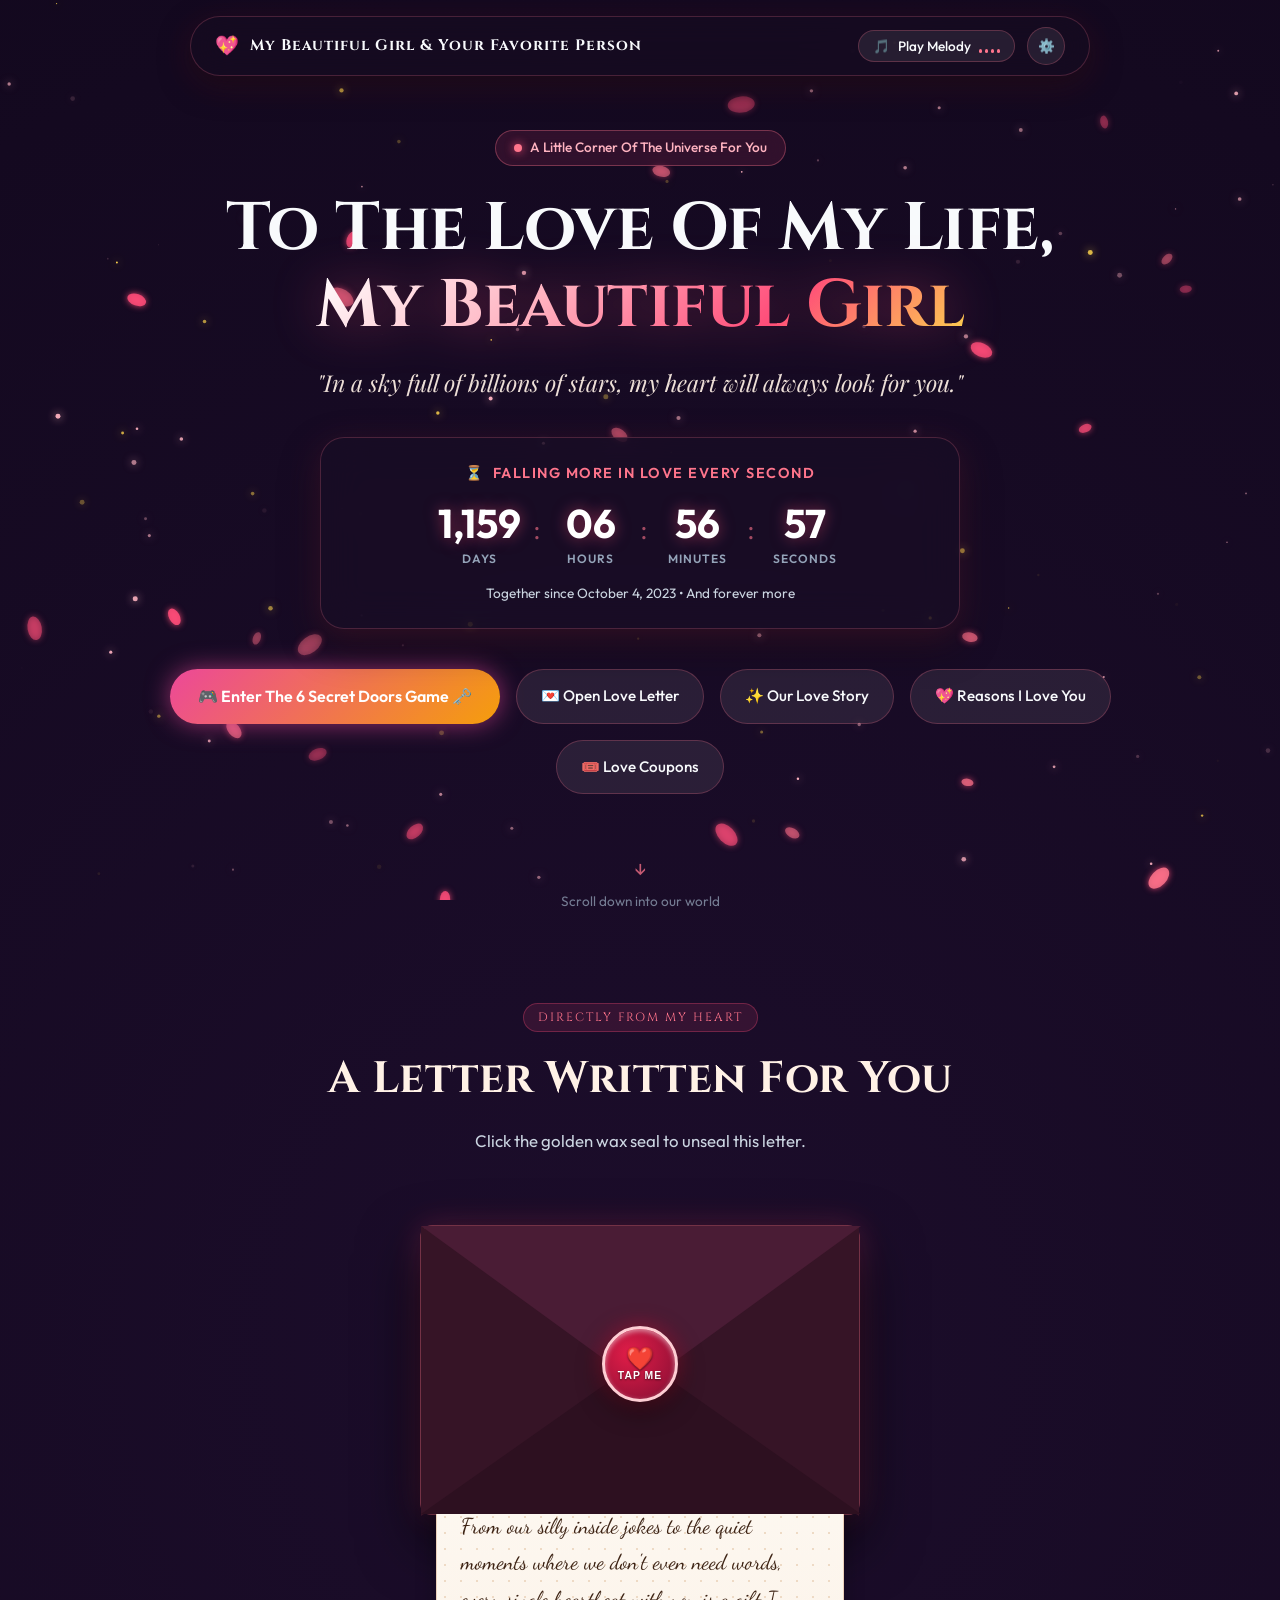
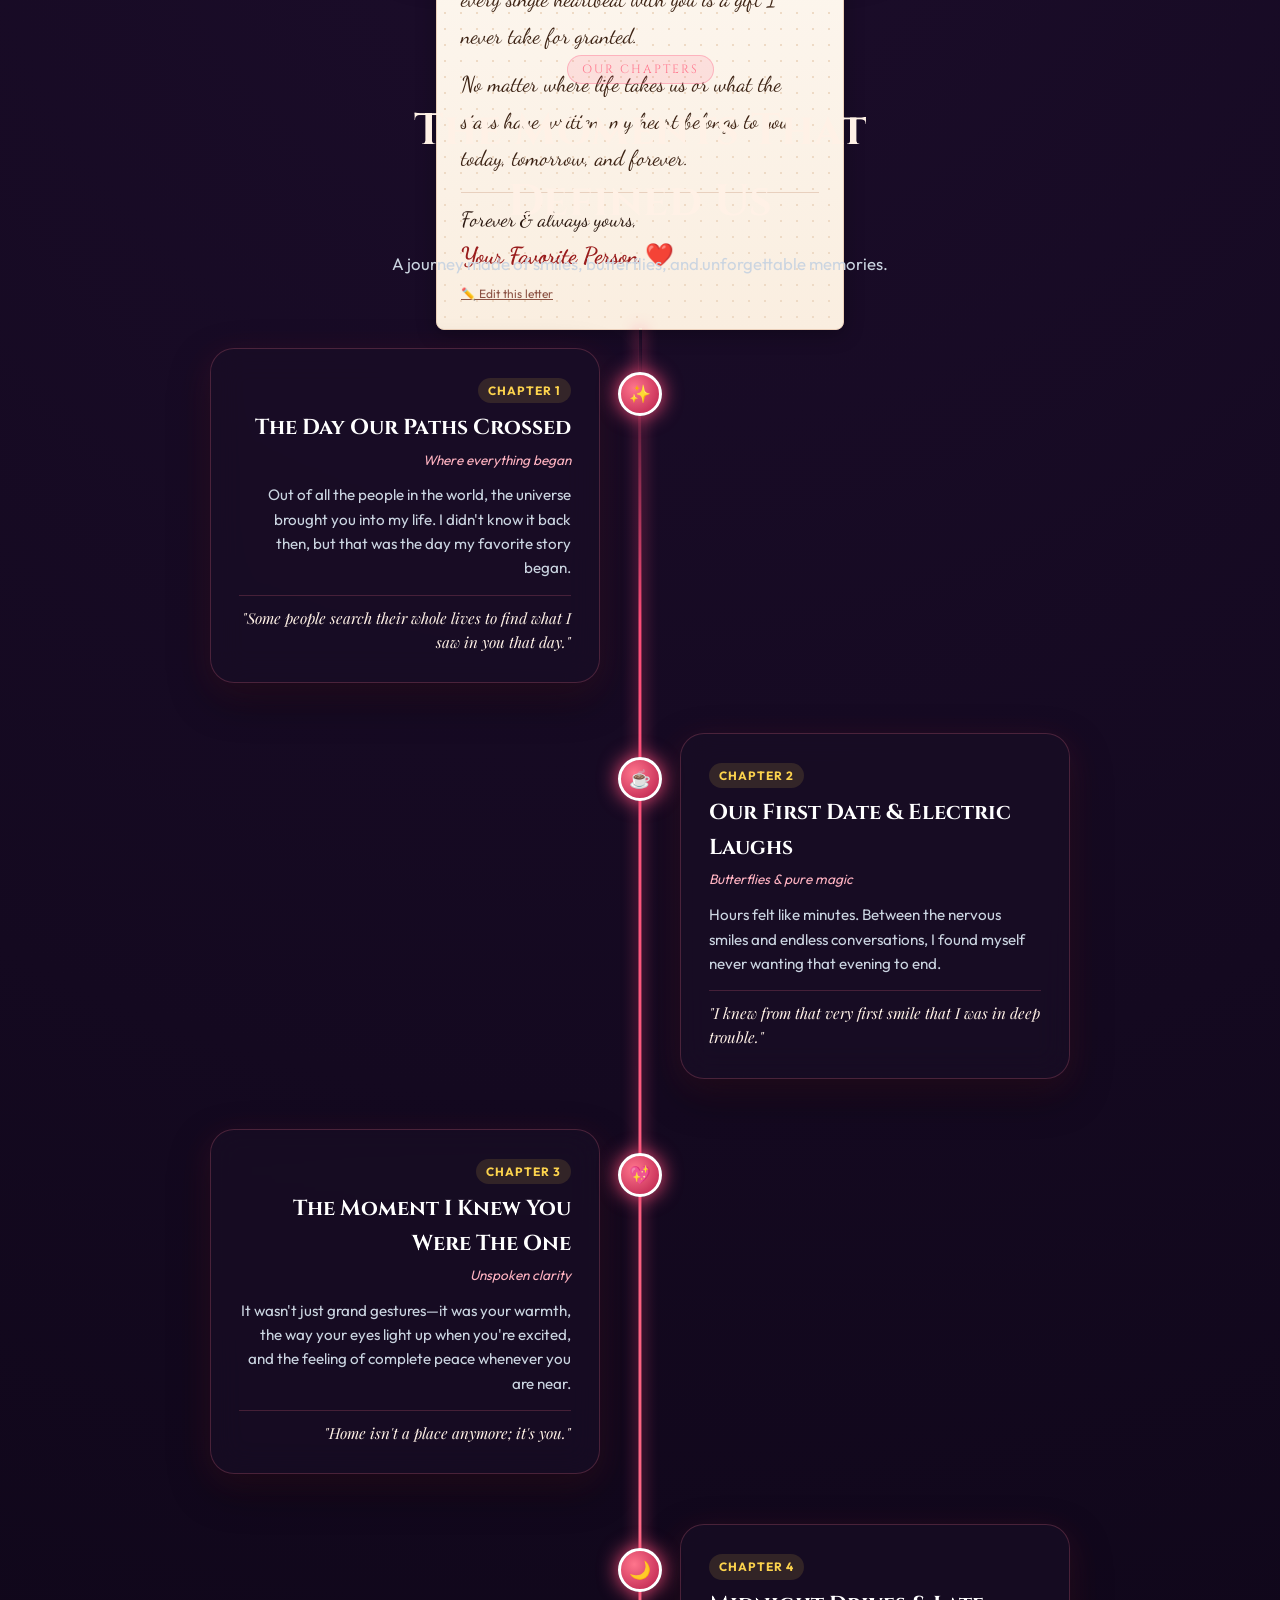
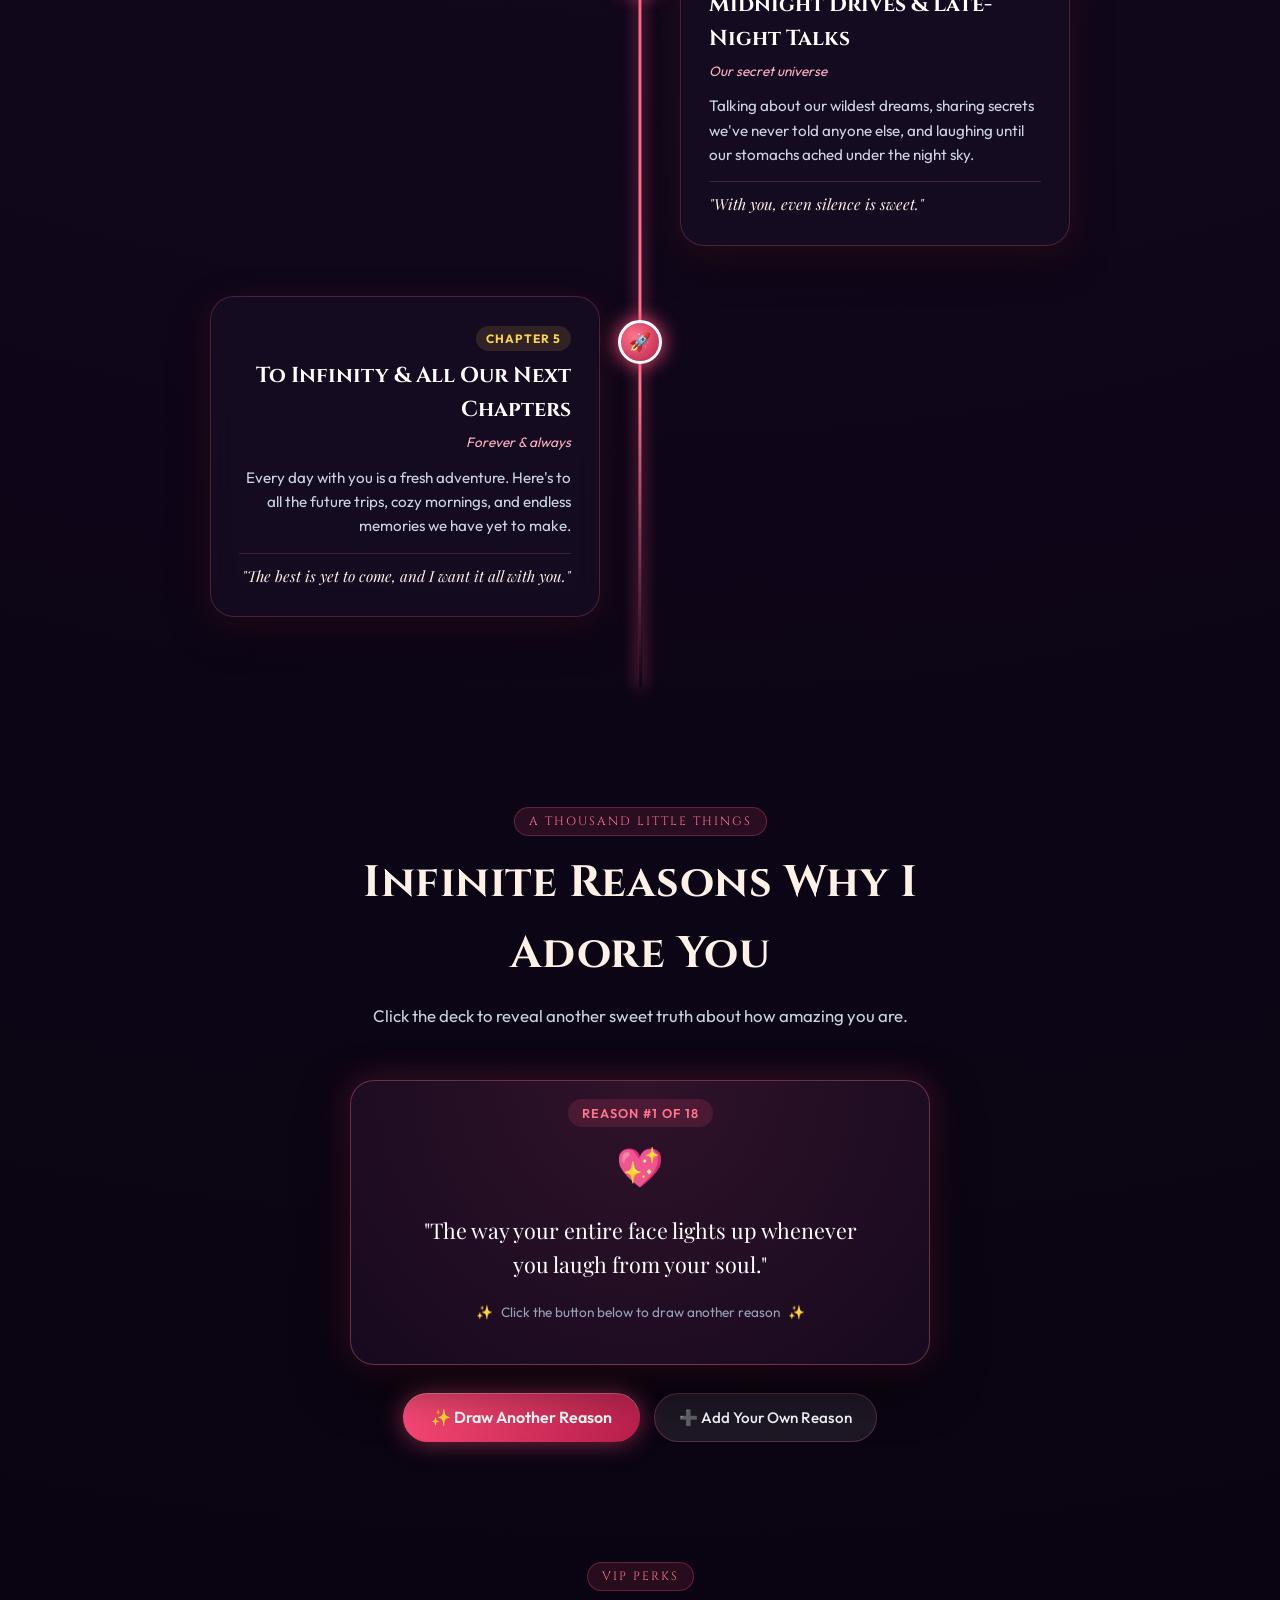
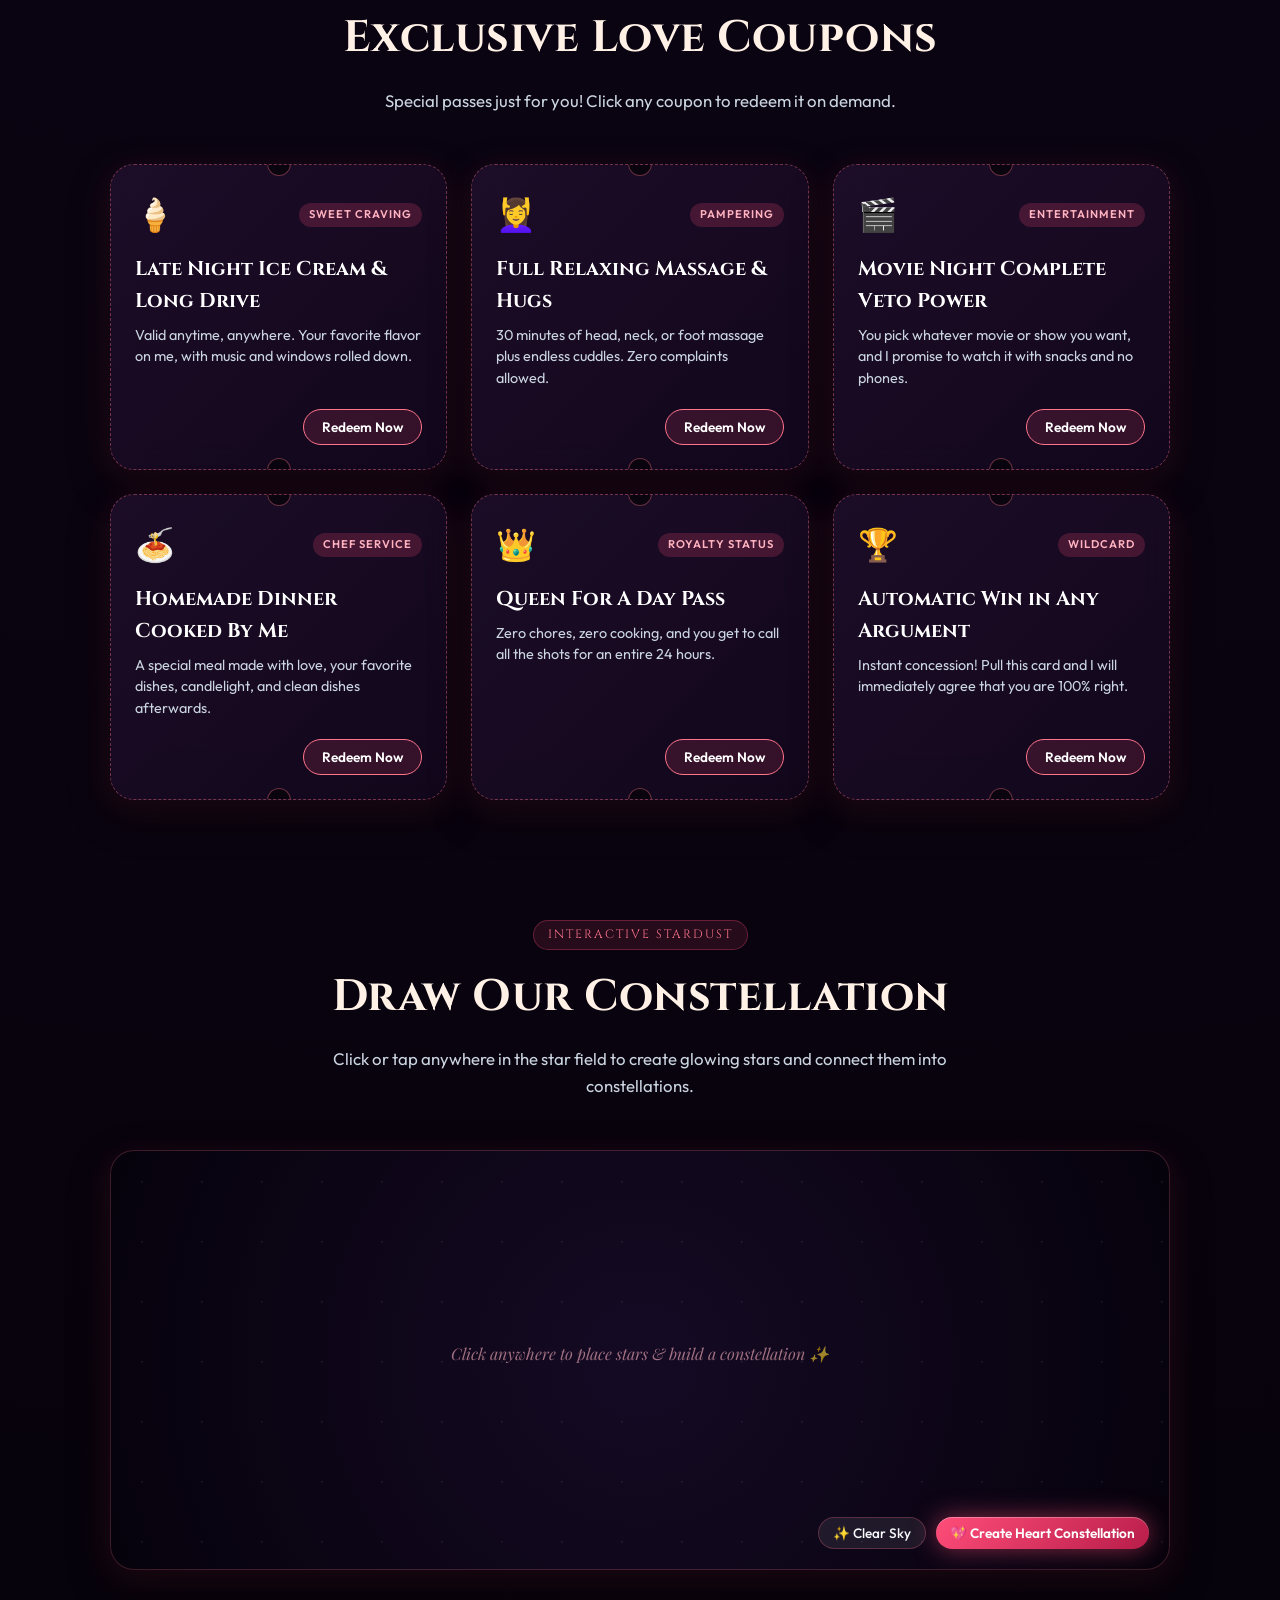
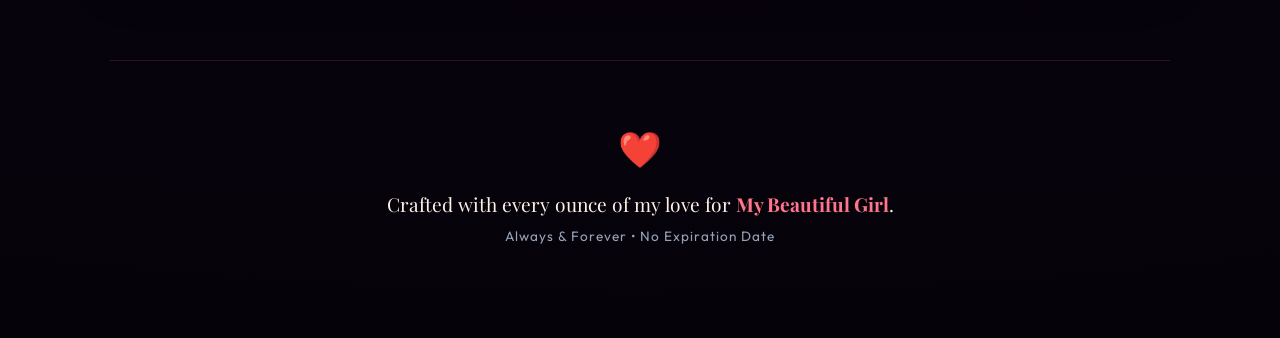
==== commit 8491174b: "feat: Add Door 6 Out of the Heart, Golden Wish Ticket, 9 Gift Boxes mini-game, and media assets" ====
--- a/index.html
+++ b/index.html
@@ -91,7 +91,10 @@
 
       <!-- Quick Nav Buttons -->
       <div class="hero-actions">
-        <a href="#letter-section" class="primary-btn glow-btn">
+        <a href="game/index.html" class="primary-btn glow-btn" style="background: linear-gradient(135deg, #ec4899, #f59e0b); box-shadow: 0 0 25px rgba(236, 72, 153, 0.6);">
+          <span>🎮 Enter The 6 Secret Doors Game 🗝️</span>
+        </a>
+        <a href="#letter-section" class="secondary-btn glass-btn">
           <span>💌 Open Love Letter</span>
         </a>
         <a href="#timeline-section" class="secondary-btn glass-btn">
